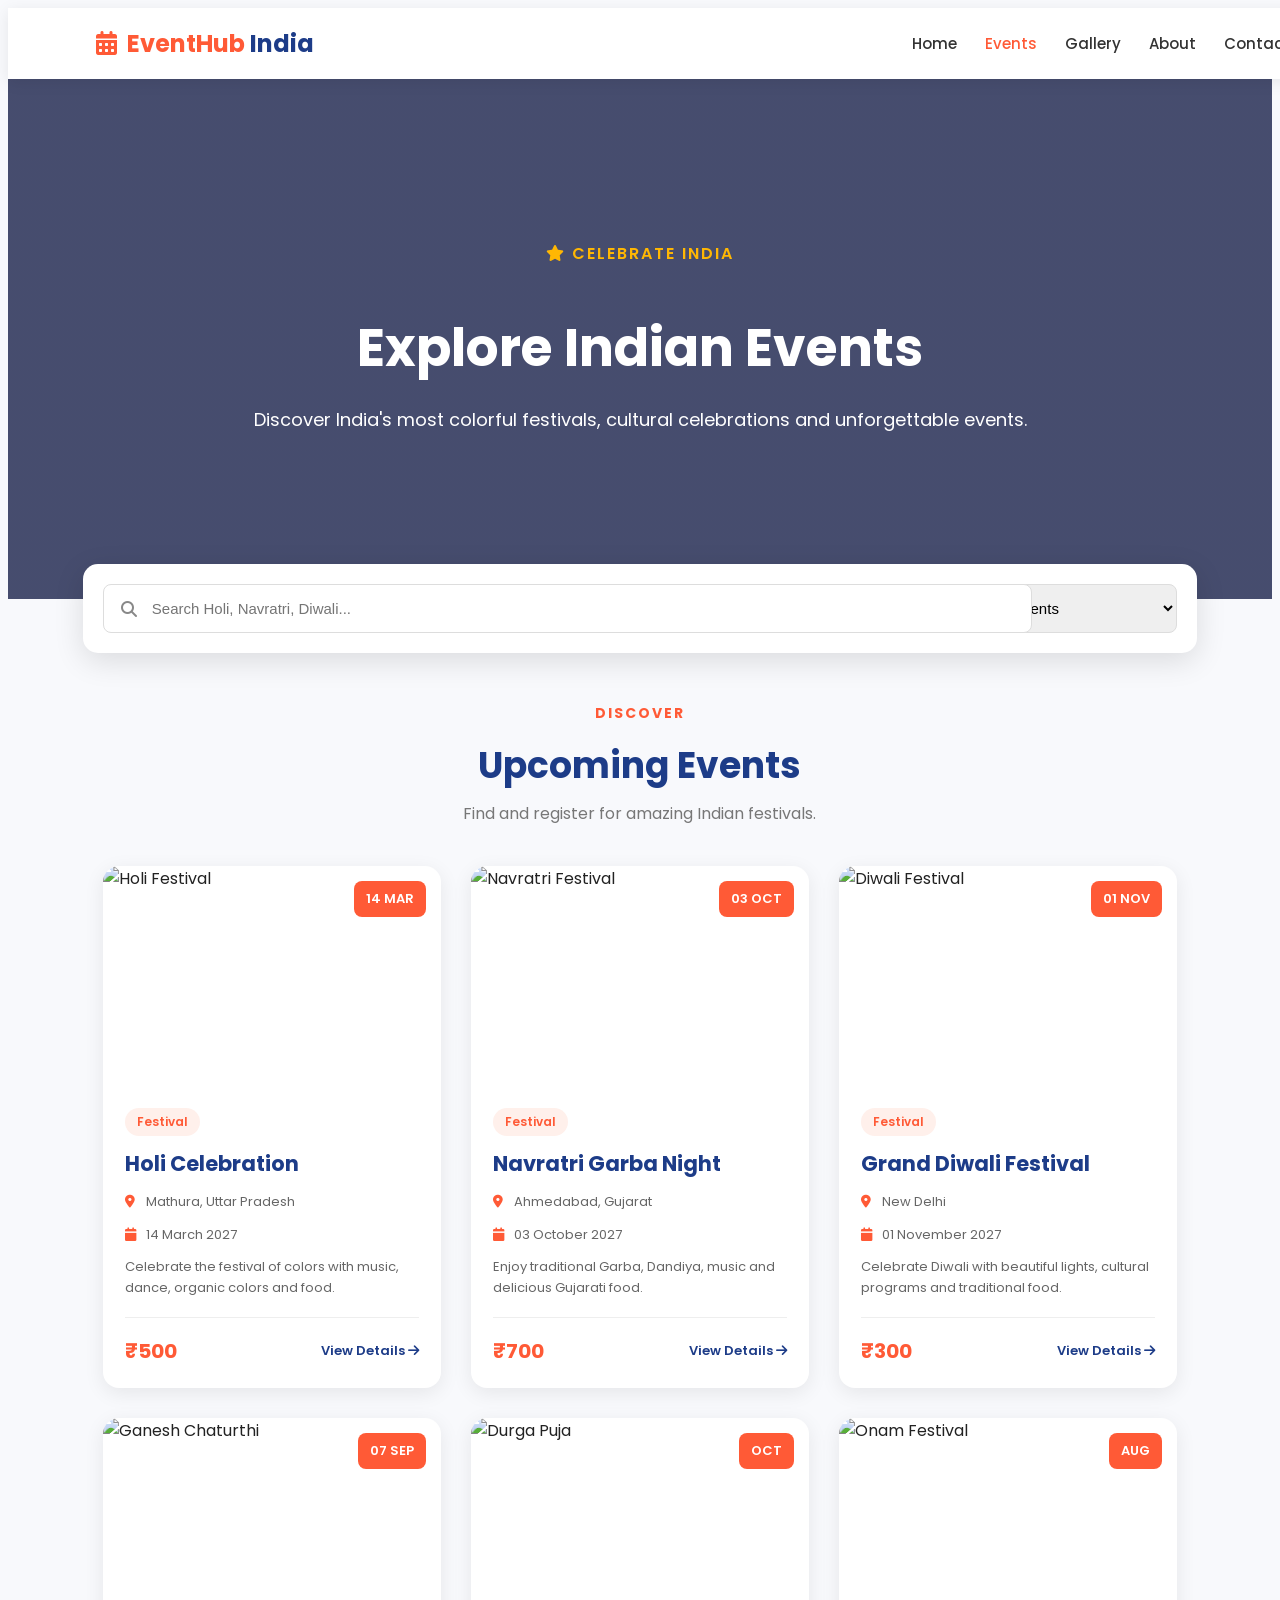
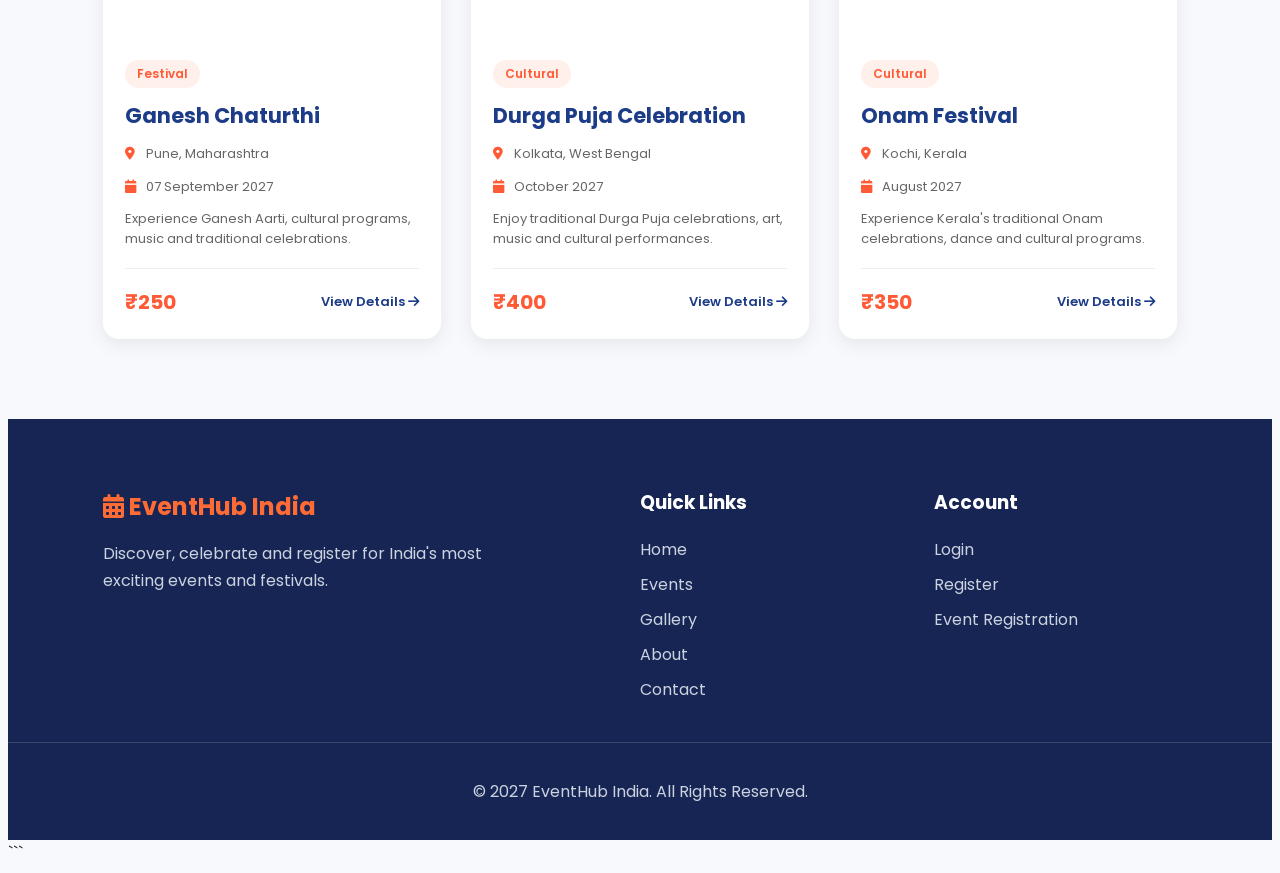
==== events.html @ c6da1ee0 "Add files via upload" ====
<!DOCTYPE html>
<html lang="en">

<head>
    <meta charset="UTF-8">
    <meta name="viewport" content="width=device-width, initial-scale=1.0">

    <title>Events | EventHub India</title>

    <!-- Google Font -->
    <link href="https://fonts.googleapis.com/css2?family=Poppins:wght@300;400;500;600;700;800&display=swap"
        rel="stylesheet">

    <!-- Font Awesome -->
    <link rel="stylesheet"
        href="https://cdnjs.cloudflare.com/ajax/libs/font-awesome/6.6.0/css/all.min.css">

    <!-- CSS -->
    <link rel="stylesheet" href="events.css">
</head>

<body>

    <!-- ================= NAVBAR ================= -->

    <header class="navbar">

        <div class="logo">
            <i class="fa-solid fa-calendar-days"></i>
            EventHub <span>India</span>
        </div>

        <nav>
            <a href="index.html">Home</a>
            <a href="events.html" class="active">Events</a>
            <a href="gallery.html">Gallery</a>
            <a href="about.html">About</a>
            <a href="contact.html">Contact</a>
            <a href="login.html">Login</a>
        </nav>

    </header>


    <!-- ================= HERO ================= -->

    <section class="events-hero">

        <div class="hero-content">

            <p class="small-title">
                <i class="fa-solid fa-star"></i>
                CELEBRATE INDIA
            </p>

            <h1>Explore Indian Events</h1>

            <p>
                Discover India's most colorful festivals,
                cultural celebrations and unforgettable events.
            </p>

        </div>

    </section>


    <!-- ================= SEARCH & FILTER ================= -->

    <section class="event-search">

        <div class="search-box">

            <i class="fa-solid fa-magnifying-glass"></i>

            <input
                type="text"
                id="searchInput"
                placeholder="Search Holi, Navratri, Diwali..."
            >

        </div>

        <select id="categoryFilter">

            <option value="all">All Events</option>
            <option value="festival">Festivals</option>
            <option value="cultural">Cultural Events</option>

        </select>

    </section>


    <!-- ================= EVENTS ================= -->

    <section class="events-section">

        <div class="section-heading">

            <p>DISCOVER</p>

            <h2>Upcoming Events</h2>

            <span>
                Find and register for amazing Indian festivals.
            </span>

        </div>


        <div class="event-grid" id="eventContainer">


            <!-- HOLI -->

            <div class="event-card" data-category="festival">

                <div class="event-image">

                    <img src="images/gallery/holi.jpg" alt="Holi Festival">

                    <span class="event-date">
                        14 MAR
                    </span>

                </div>

                <div class="event-content">

                    <span class="tag">
                        Festival
                    </span>

                    <h3>Holi Celebration</h3>

                    <p>
                        <i class="fa-solid fa-location-dot"></i>
                        Mathura, Uttar Pradesh
                    </p>

                    <p>
                        <i class="fa-solid fa-calendar"></i>
                        14 March 2027
                    </p>

                    <p class="description">
                        Celebrate the festival of colors with
                        music, dance, organic colors and food.
                    </p>

                    <div class="event-footer">

                        <strong>₹500</strong>

                        <a href="event-details.html">
                            View Details
                            <i class="fa-solid fa-arrow-right"></i>
                        </a>

                    </div>

                </div>

            </div>


            <!-- NAVRATRI -->

            <div class="event-card" data-category="festival">

                <div class="event-image">

                    <img src="images/navratri.jpg" alt="Navratri Festival">

                    <span class="event-date">
                        03 OCT
                    </span>

                </div>

                <div class="event-content">

                    <span class="tag">
                        Festival
                    </span>

                    <h3>Navratri Garba Night</h3>

                    <p>
                        <i class="fa-solid fa-location-dot"></i>
                        Ahmedabad, Gujarat
                    </p>

                    <p>
                        <i class="fa-solid fa-calendar"></i>
                        03 October 2027
                    </p>

                    <p class="description">
                        Enjoy traditional Garba, Dandiya,
                        music and delicious Gujarati food.
                    </p>

                    <div class="event-footer">

                        <strong>₹700</strong>

                        <a href="event-details.html">
                            View Details
                            <i class="fa-solid fa-arrow-right"></i>
                        </a>

                    </div>

                </div>

            </div>


            <!-- DIWALI -->

            <div class="event-card" data-category="festival">

                <div class="event-image">

                    <img src="images/diwali.jpg" alt="Diwali Festival">

                    <span class="event-date">
                        01 NOV
                    </span>

                </div>

                <div class="event-content">

                    <span class="tag">
                        Festival
                    </span>

                    <h3>Grand Diwali Festival</h3>

                    <p>
                        <i class="fa-solid fa-location-dot"></i>
                        New Delhi
                    </p>

                    <p>
                        <i class="fa-solid fa-calendar"></i>
                        01 November 2027
                    </p>

                    <p class="description">
                        Celebrate Diwali with beautiful lights,
                        cultural programs and traditional food.
                    </p>

                    <div class="event-footer">

                        <strong>₹300</strong>

                        <a href="event-details.html">
                            View Details
                            <i class="fa-solid fa-arrow-right"></i>
                        </a>

                    </div>

                </div>

            </div>


            <!-- GANESH CHATURTHI -->

            <div class="event-card" data-category="festival">

                <div class="event-image">

                    <img src="images/ganesh.jpg"
                         alt="Ganesh Chaturthi">

                    <span class="event-date">
                        07 SEP
                    </span>

                </div>

                <div class="event-content">

                    <span class="tag">
                        Festival
                    </span>

                    <h3>Ganesh Chaturthi</h3>

                    <p>
                        <i class="fa-solid fa-location-dot"></i>
                        Pune, Maharashtra
                    </p>

                    <p>
                        <i class="fa-solid fa-calendar"></i>
                        07 September 2027
                    </p>

                    <p class="description">
                        Experience Ganesh Aarti, cultural programs,
                        music and traditional celebrations.
                    </p>

                    <div class="event-footer">

                        <strong>₹250</strong>

                        <a href="event-details.html">
                            View Details
                            <i class="fa-solid fa-arrow-right"></i>
                        </a>

                    </div>

                </div>

            </div>


            <!-- DURGA PUJA -->

            <div class="event-card" data-category="cultural">

                <div class="event-image">

                    <img src="images/durga.jpg" alt="Durga Puja">

                    <span class="event-date">
                        OCT
                    </span>

                </div>

                <div class="event-content">

                    <span class="tag">
                        Cultural
                    </span>

                    <h3>Durga Puja Celebration</h3>

                    <p>
                        <i class="fa-solid fa-location-dot"></i>
                        Kolkata, West Bengal
                    </p>

                    <p>
                        <i class="fa-solid fa-calendar"></i>
                        October 2027
                    </p>

                    <p class="description">
                        Enjoy traditional Durga Puja celebrations,
                        art, music and cultural performances.
                    </p>

                    <div class="event-footer">

                        <strong>₹400</strong>

                        <a href="event-details.html">
                            View Details
                            <i class="fa-solid fa-arrow-right"></i>
                        </a>

                    </div>

                </div>

            </div>


            <!-- ONAM -->

            <div class="event-card" data-category="cultural">

                <div class="event-image">

                    <img src="images/onam.jpg" alt="Onam Festival">

                    <span class="event-date">
                        AUG
                    </span>

                </div>

                <div class="event-content">

                    <span class="tag">
                        Cultural
                    </span>

                    <h3>Onam Festival</h3>

                    <p>
                        <i class="fa-solid fa-location-dot"></i>
                        Kochi, Kerala
                    </p>

                    <p>
                        <i class="fa-solid fa-calendar"></i>
                        August 2027
                    </p>

                    <p class="description">
                        Experience Kerala's traditional Onam
                        celebrations, dance and cultural programs.
                    </p>

                    <div class="event-footer">

                        <strong>₹350</strong>

                        <a href="event-details.html">
                            View Details
                            <i class="fa-solid fa-arrow-right"></i>
                        </a>

                    </div>

                </div>

            </div>

        </div>


        <!-- NO RESULTS -->

        <div id="noResults" class="no-results">

            <i class="fa-solid fa-face-frown"></i>

            <h3>No Events Found</h3>

            <p>
                Try searching for another festival.
            </p>

        </div>

    </section>


    <!-- ================= FOOTER ================= -->

    <footer>

        <div class="footer-container">

            <div class="footer-about">

                <h2>
                    <i class="fa-solid fa-calendar-days"></i>
                    EventHub India
                </h2>

                <p>
                    Discover, celebrate and register for
                    India's most exciting events and festivals.
                </p>

            </div>


            <div class="footer-links">

                <h3>Quick Links</h3>

                <a href="index.html">Home</a>
                <a href="events.html">Events</a>
                <a href="gallery.html">Gallery</a>
                <a href="about.html">About</a>
                <a href="contact.html">Contact</a>

            </div>


            <div class="footer-links">

                <h3>Account</h3>

                <a href="login.html">Login</a>
                <a href="signup.html">Register</a>
                <a href="register.html">Event Registration</a>

            </div>

        </div>


        <div class="copyright">

            <p>
                © 2027 EventHub India. All Rights Reserved.
            </p>

        </div>

    </footer>


    <!-- JavaScript -->

    <script src="events.js"></script>

</body>

</html>
```
---- events.css ----
```css
* {
    margin: 0;
    padding: 0;
    box-sizing: border-box;
}

html {
    scroll-behavior: smooth;
}

body {
    font-family: "Poppins", sans-serif;
    background: #f8f9fc;
    color: #222;
}

/* ================= NAVBAR ================= */

.navbar {
    width: 100%;
    padding: 18px 7%;
    display: flex;
    justify-content: space-between;
    align-items: center;
    background: #ffffff;
    box-shadow: 0 3px 15px rgba(0,0,0,0.08);
    position: sticky;
    top: 0;
    z-index: 1000;
}

.logo {
    font-size: 24px;
    font-weight: 700;
    color: #ff5a36;
}

.logo i {
    margin-right: 5px;
}

.logo span {
    color: #1d3c88;
}

.navbar nav {
    display: flex;
    gap: 28px;
}

.navbar nav a {
    text-decoration: none;
    color: #333;
    font-size: 15px;
    font-weight: 500;
    transition: 0.3s;
}

.navbar nav a:hover,
.navbar nav a.active {
    color: #ff5a36;
}

/* ================= HERO ================= */

.events-hero {
    min-height: 420px;
    display: flex;
    align-items: center;
    justify-content: center;
    text-align: center;
    padding: 50px 20px;
    background:
        linear-gradient(
            rgba(20, 28, 70, 0.78),
            rgba(20, 28, 70, 0.78)
        ),
        url("../images/holi.jpg") center/cover;
}

.hero-content {
    color: white;
    max-width: 800px;
}

.small-title {
    color: #ffb703;
    font-weight: 600;
    letter-spacing: 2px;
    margin-bottom: 15px;
}

.hero-content h1 {
    font-size: 52px;
    margin-bottom: 15px;
}

.hero-content p:last-child {
    font-size: 18px;
    line-height: 1.7;
}

/* ================= SEARCH ================= */

.event-search {
    width: 85%;
    max-width: 1100px;
    margin: -35px auto 50px;
    background: white;
    padding: 20px;
    border-radius: 15px;
    box-shadow: 0 8px 30px rgba(0,0,0,0.12);
    display: flex;
    gap: 15px;
    position: relative;
}

.search-box {
    flex: 1;
    position: relative;
}

.search-box i {
    position: absolute;
    left: 18px;
    top: 17px;
    color: #888;
}

.search-box input {
    width: 100%;
    padding: 15px 20px 15px 48px;
    border: 1px solid #ddd;
    border-radius: 8px;
    outline: none;
    font-size: 15px;
}

.event-search select {
    width: 200px;
    border: 1px solid #ddd;
    border-radius: 8px;
    padding: 10px;
    font-size: 15px;
    outline: none;
}

/* ================= SECTION ================= */

.events-section {
    width: 85%;
    max-width: 1200px;
    margin: auto;
    padding-bottom: 80px;
}

.section-heading {
    text-align: center;
    margin-bottom: 40px;
}

.section-heading p {
    color: #ff5a36;
    font-size: 14px;
    font-weight: 700;
    letter-spacing: 2px;
}

.section-heading h2 {
    font-size: 36px;
    color: #1d3c88;
    margin: 8px 0;
}

.section-heading span {
    color: #777;
}

/* ================= EVENT GRID ================= */

.event-grid {
    display: grid;
    grid-template-columns: repeat(3, 1fr);
    gap: 30px;
}

.event-card {
    background: white;
    border-radius: 16px;
    overflow: hidden;
    box-shadow: 0 5px 20px rgba(0,0,0,0.08);
    transition: 0.3s;
}

.event-card:hover {
    transform: translateY(-8px);
    box-shadow: 0 15px 35px rgba(0,0,0,0.15);
}

/* ================= IMAGE ================= */

.event-image {
    height: 220px;
    position: relative;
    overflow: hidden;
}

.event-image img {
    width: 100%;
    height: 100%;
    object-fit: cover;
    transition: 0.5s;
}

.event-card:hover .event-image img {
    transform: scale(1.08);
}

.event-date {
    position: absolute;
    top: 15px;
    right: 15px;
    background: #ff5a36;
    color: white;
    padding: 8px 12px;
    border-radius: 8px;
    font-size: 13px;
    font-weight: 600;
}

/* ================= CONTENT ================= */

.event-content {
    padding: 22px;
}

.tag {
    display: inline-block;
    background: #fff0eb;
    color: #ff5a36;
    padding: 5px 12px;
    border-radius: 20px;
    font-size: 12px;
    font-weight: 600;
}

.event-content h3 {
    font-size: 21px;
    margin: 12px 0;
    color: #1d3c88;
}

.event-content p {
    font-size: 13px;
    color: #666;
    margin-bottom: 8px;
}

.event-content p i {
    color: #ff5a36;
    width: 18px;
}

.description {
    line-height: 1.6;
    margin-top: 12px;
}

/* ================= FOOTER ================= */

.event-footer {
    border-top: 1px solid #eee;
    margin-top: 18px;
    padding-top: 18px;
    display: flex;
    justify-content: space-between;
    align-items: center;
}

.event-footer strong {
    color: #ff5a36;
    font-size: 20px;
}

.event-footer a {
    text-decoration: none;
    color: #1d3c88;
    font-size: 13px;
    font-weight: 600;
}

.event-footer a:hover {
    color: #ff5a36;
}

/* ================= NO RESULTS ================= */

.no-results {
    display: none;
    text-align: center;
    padding: 60px;
}

.no-results i {
    font-size: 50px;
    color: #ff5a36;
}

.no-results h3 {
    margin: 15px 0 5px;
}

/* ================= FOOTER ================= */

footer {
    background: #172554;
    color: white;
    padding-top: 50px;
}

.footer-container {
    width: 85%;
    max-width: 1200px;
    margin: auto;
    display: grid;
    grid-template-columns: 2fr 1fr 1fr;
    gap: 50px;
    padding-bottom: 40px;
}

.footer-about h2 {
    color: #ff6b35;
    margin-bottom: 15px;
}

.footer-about p {
    color: #ccd3e0;
    max-width: 400px;
    line-height: 1.7;
}

.footer-links {
    display: flex;
    flex-direction: column;
    gap: 10px;
}

.footer-links h3 {
    margin-bottom: 10px;
}

.footer-links a {
    color: #ccd3e0;
    text-decoration: none;
}

.footer-links a:hover {
    color: #ff6b35;
}

.copyright {
    text-align: center;
    border-top: 1px solid rgba(255,255,255,0.15);
    padding: 20px;
    color: #ccd3e0;
}

/* ================= RESPONSIVE ================= */

@media (max-width: 992px) {

    .event-grid {
        grid-template-columns: repeat(2, 1fr);
    }

    .hero-content h1 {
        font-size: 42px;
    }

    .navbar {
        padding: 18px 4%;
    }
}

@media (max-width: 768px) {

    .navbar {
        flex-direction: column;
        gap: 15px;
    }

    .navbar nav {
        gap: 15px;
        flex-wrap: wrap;
        justify-content: center;
    }

    .event-search {
        flex-direction: column;
        width: 90%;
    }

    .event-search select {
        width: 100%;
    }

    .event-grid {
        grid-template-columns: 1fr;
    }

    .events-section {
        width: 90%;
    }

    .footer-container {
        grid-template-columns: 1fr;
        text-align: center;
    }

    .footer-about p {
        margin: auto;
    }
}

@media (max-width: 480px) {

    .hero-content h1 {
        font-size: 32px;
    }

    .hero-content p:last-child {
        font-size: 15px;
    }

    .section-heading h2 {
        font-size: 28px;
    }

    .navbar nav a {
        font-size: 13px;
    }
}
```
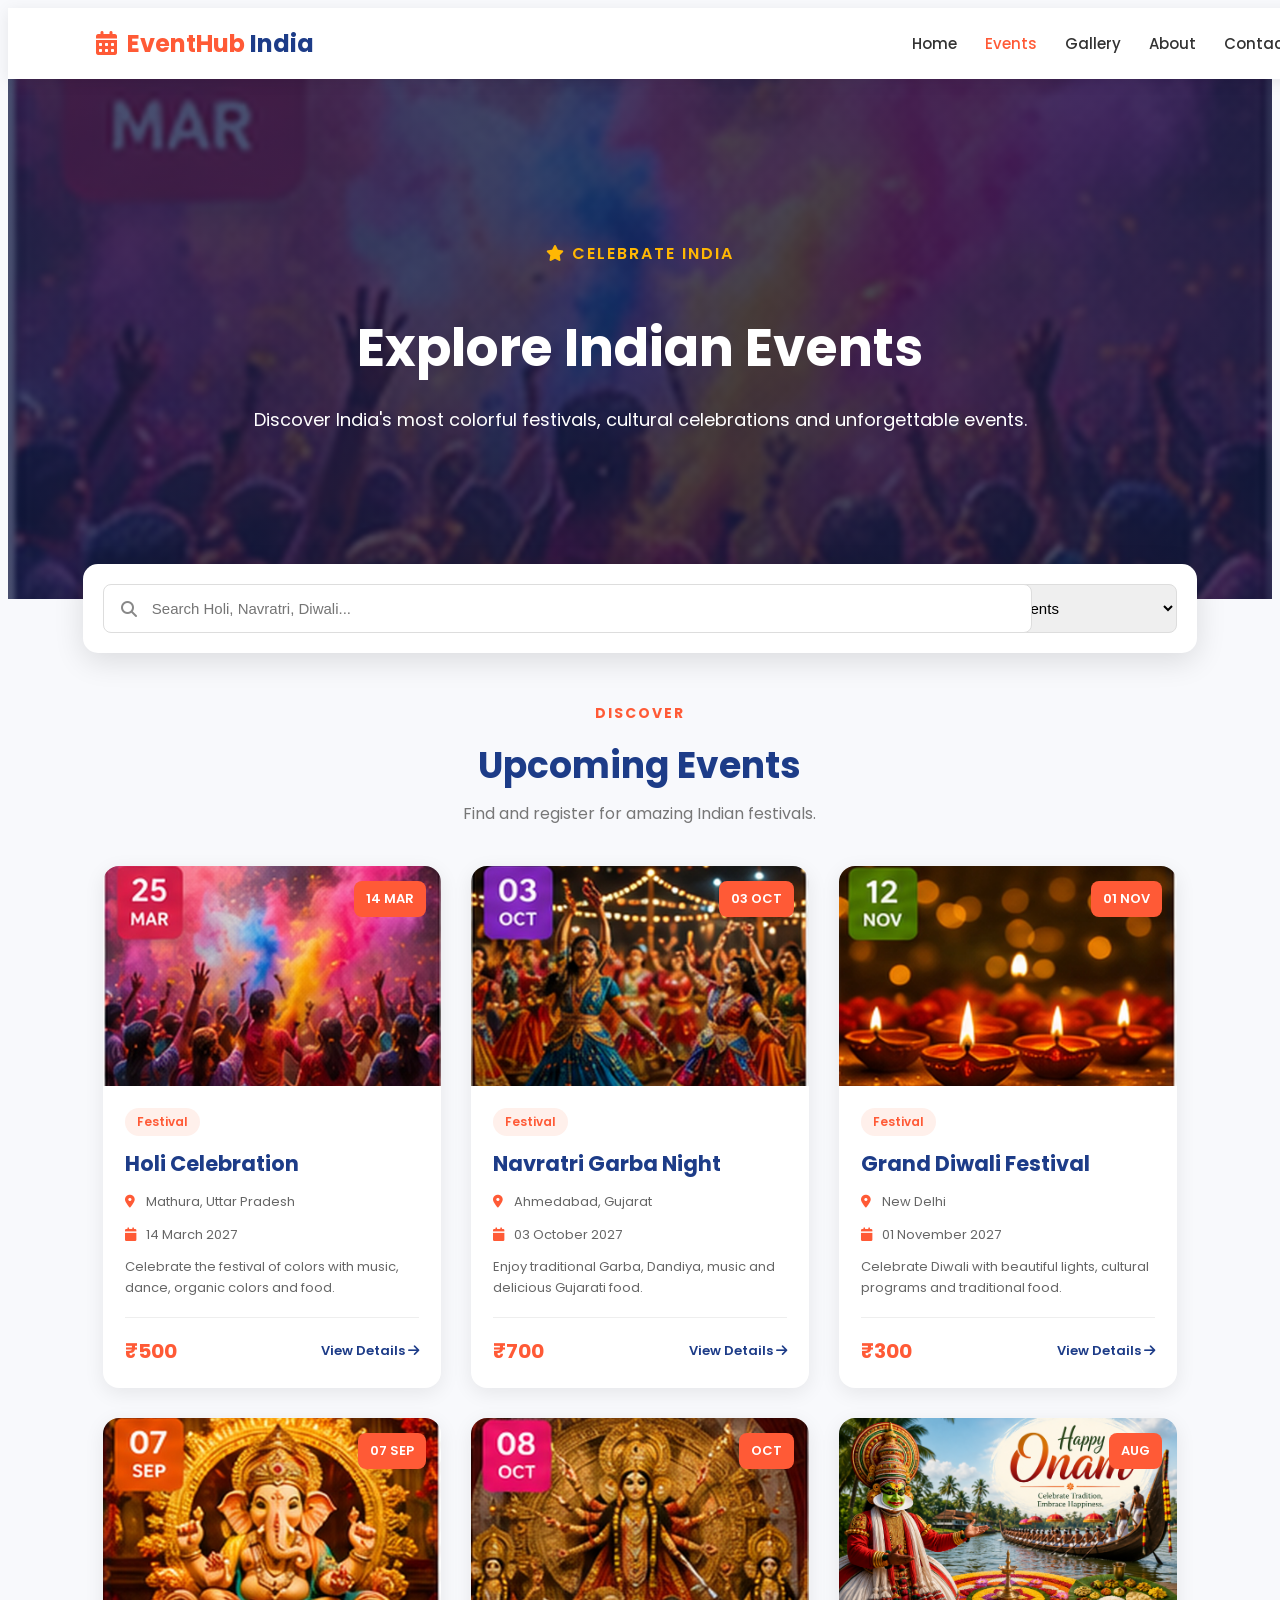
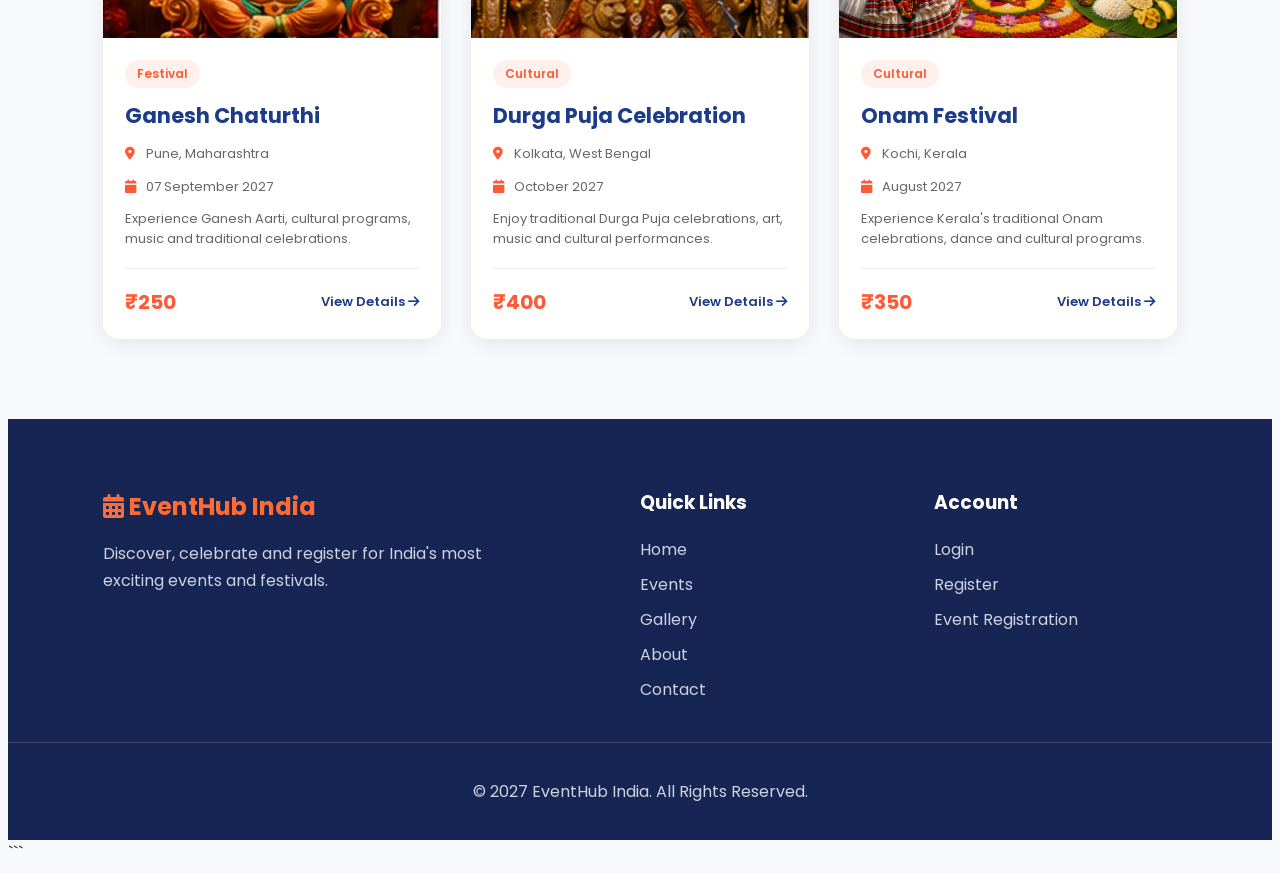
==== commit 9f348623: "Update events.html" ====
--- a/events.html
+++ b/events.html
@@ -119,7 +119,7 @@
 
                 <div class="event-image">
 
-                    <img src="images/gallery/holi.jpg" alt="Holi Festival">
+                    <img src="images/holi.jpg" alt="Holi Festival">
 
                     <span class="event-date">
                         14 MAR
@@ -385,7 +385,7 @@
 
                 <div class="event-image">
 
-                    <img src="images/onam.jpg" alt="Onam Festival">
+                    <img src="images/onam.png" alt="Onam Festival">
 
                     <span class="event-date">
                         AUG
